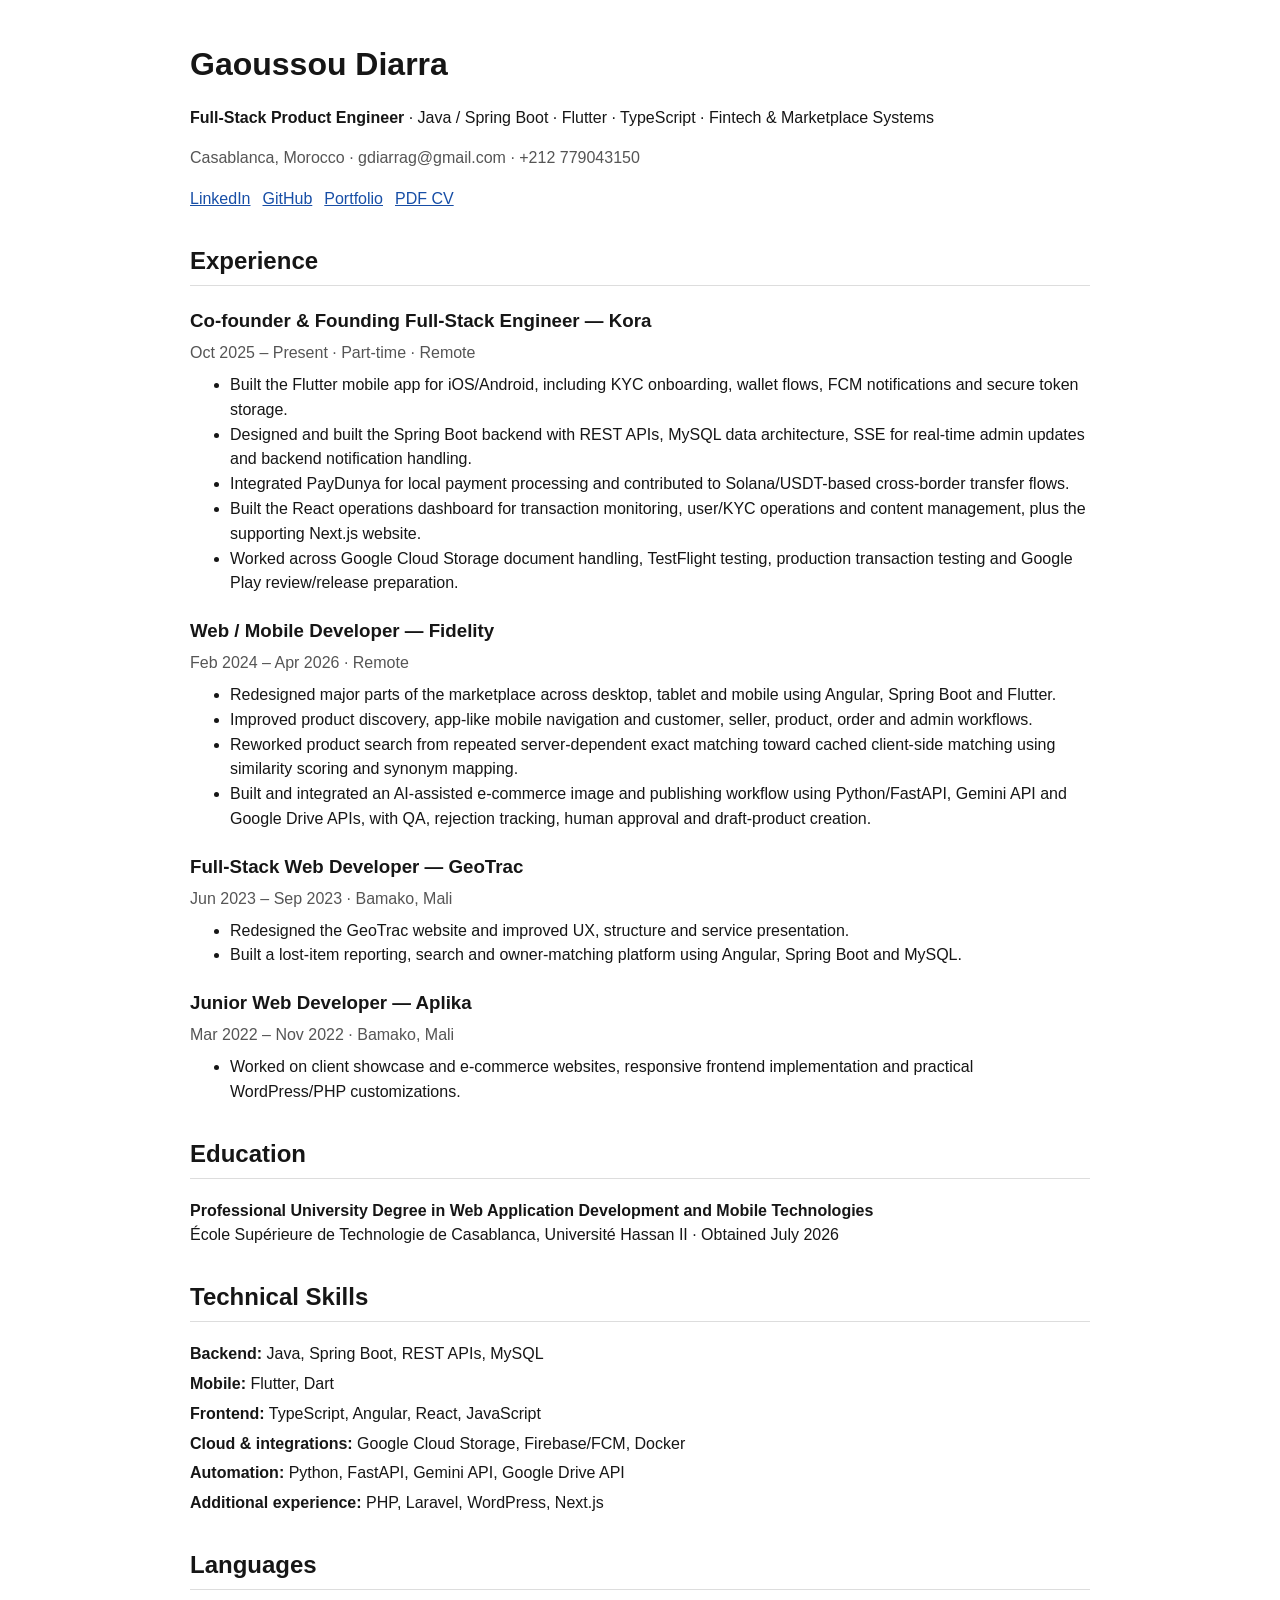
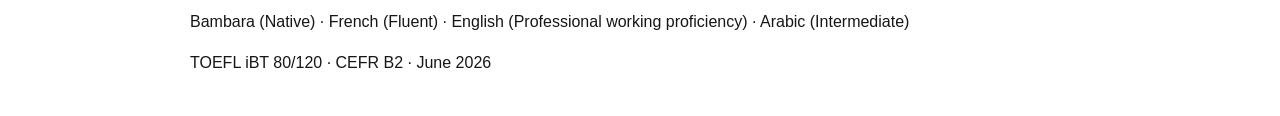
==== resume.html @ 300cd3c3 "feat: add parser-friendly HTML resume" ====
<!DOCTYPE html>
<html lang="en">
<head>
  <meta charset="utf-8" />
  <meta name="viewport" content="width=device-width, initial-scale=1" />
  <title>Gaoussou Diarra — Resume</title>
  <meta name="description" content="HTML resume for Gaoussou Diarra, Full-Stack Product Engineer." />
  <meta name="robots" content="index,follow" />
  <link rel="canonical" href="https://gausst.github.io/gaston_portfolio/resume.html" />
  <style>
    body{font-family:Arial,sans-serif;max-width:900px;margin:40px auto;padding:0 22px;color:#161616;line-height:1.55}h1{margin-bottom:4px}h2{margin-top:30px;border-bottom:1px solid #ddd;padding-bottom:6px}h3{margin-bottom:3px}.meta{color:#555}.job{margin:20px 0}.job p{margin:6px 0}ul{margin-top:7px}a{color:#174ea6}header{margin-bottom:28px}.links{display:flex;gap:12px;flex-wrap:wrap}.skills p{margin:5px 0}@media print{body{margin:0;max-width:none}.no-print{display:none}}
  </style>
</head>
<body>
<header>
  <h1>Gaoussou Diarra</h1>
  <p><strong>Full-Stack Product Engineer</strong> · Java / Spring Boot · Flutter · TypeScript · Fintech & Marketplace Systems</p>
  <p class="meta">Casablanca, Morocco · gdiarrag@gmail.com · +212 779043150</p>
  <div class="links">
    <a href="https://www.linkedin.com/in/gaoussou-diarra">LinkedIn</a>
    <a href="https://github.com/GAUSST">GitHub</a>
    <a href="https://gausst.github.io/gaston_portfolio/">Portfolio</a>
    <a class="no-print" href="assets/Gaoussou_Diarra_FullStack_Product_Engineer_CV.pdf">PDF CV</a>
  </div>
</header>

<section>
  <h2>Experience</h2>
  <article class="job">
    <h3>Co-founder & Founding Full-Stack Engineer — Kora</h3>
    <p class="meta">Oct 2025 – Present · Part-time · Remote</p>
    <ul>
      <li>Built the Flutter mobile app for iOS/Android, including KYC onboarding, wallet flows, FCM notifications and secure token storage.</li>
      <li>Designed and built the Spring Boot backend with REST APIs, MySQL data architecture, SSE for real-time admin updates and backend notification handling.</li>
      <li>Integrated PayDunya for local payment processing and contributed to Solana/USDT-based cross-border transfer flows.</li>
      <li>Built the React operations dashboard for transaction monitoring, user/KYC operations and content management, plus the supporting Next.js website.</li>
      <li>Worked across Google Cloud Storage document handling, TestFlight testing, production transaction testing and Google Play review/release preparation.</li>
    </ul>
  </article>

  <article class="job">
    <h3>Web / Mobile Developer — Fidelity</h3>
    <p class="meta">Feb 2024 – Apr 2026 · Remote</p>
    <ul>
      <li>Redesigned major parts of the marketplace across desktop, tablet and mobile using Angular, Spring Boot and Flutter.</li>
      <li>Improved product discovery, app-like mobile navigation and customer, seller, product, order and admin workflows.</li>
      <li>Reworked product search from repeated server-dependent exact matching toward cached client-side matching using similarity scoring and synonym mapping.</li>
      <li>Built and integrated an AI-assisted e-commerce image and publishing workflow using Python/FastAPI, Gemini API and Google Drive APIs, with QA, rejection tracking, human approval and draft-product creation.</li>
    </ul>
  </article>

  <article class="job">
    <h3>Full-Stack Web Developer — GeoTrac</h3>
    <p class="meta">Jun 2023 – Sep 2023 · Bamako, Mali</p>
    <ul>
      <li>Redesigned the GeoTrac website and improved UX, structure and service presentation.</li>
      <li>Built a lost-item reporting, search and owner-matching platform using Angular, Spring Boot and MySQL.</li>
    </ul>
  </article>

  <article class="job">
    <h3>Junior Web Developer — Aplika</h3>
    <p class="meta">Mar 2022 – Nov 2022 · Bamako, Mali</p>
    <ul>
      <li>Worked on client showcase and e-commerce websites, responsive frontend implementation and practical WordPress/PHP customizations.</li>
    </ul>
  </article>
</section>

<section>
  <h2>Education</h2>
  <p><strong>Professional University Degree in Web Application Development and Mobile Technologies</strong><br />École Supérieure de Technologie de Casablanca, Université Hassan II · Obtained July 2026</p>
</section>

<section class="skills">
  <h2>Technical Skills</h2>
  <p><strong>Backend:</strong> Java, Spring Boot, REST APIs, MySQL</p>
  <p><strong>Mobile:</strong> Flutter, Dart</p>
  <p><strong>Frontend:</strong> TypeScript, Angular, React, JavaScript</p>
  <p><strong>Cloud & integrations:</strong> Google Cloud Storage, Firebase/FCM, Docker</p>
  <p><strong>Automation:</strong> Python, FastAPI, Gemini API, Google Drive API</p>
  <p><strong>Additional experience:</strong> PHP, Laravel, WordPress, Next.js</p>
</section>

<section>
  <h2>Languages</h2>
  <p>Bambara (Native) · French (Fluent) · English (Professional working proficiency) · Arabic (Intermediate)</p>
  <p>TOEFL iBT 80/120 · CEFR B2 · June 2026</p>
</section>
</body>
</html>
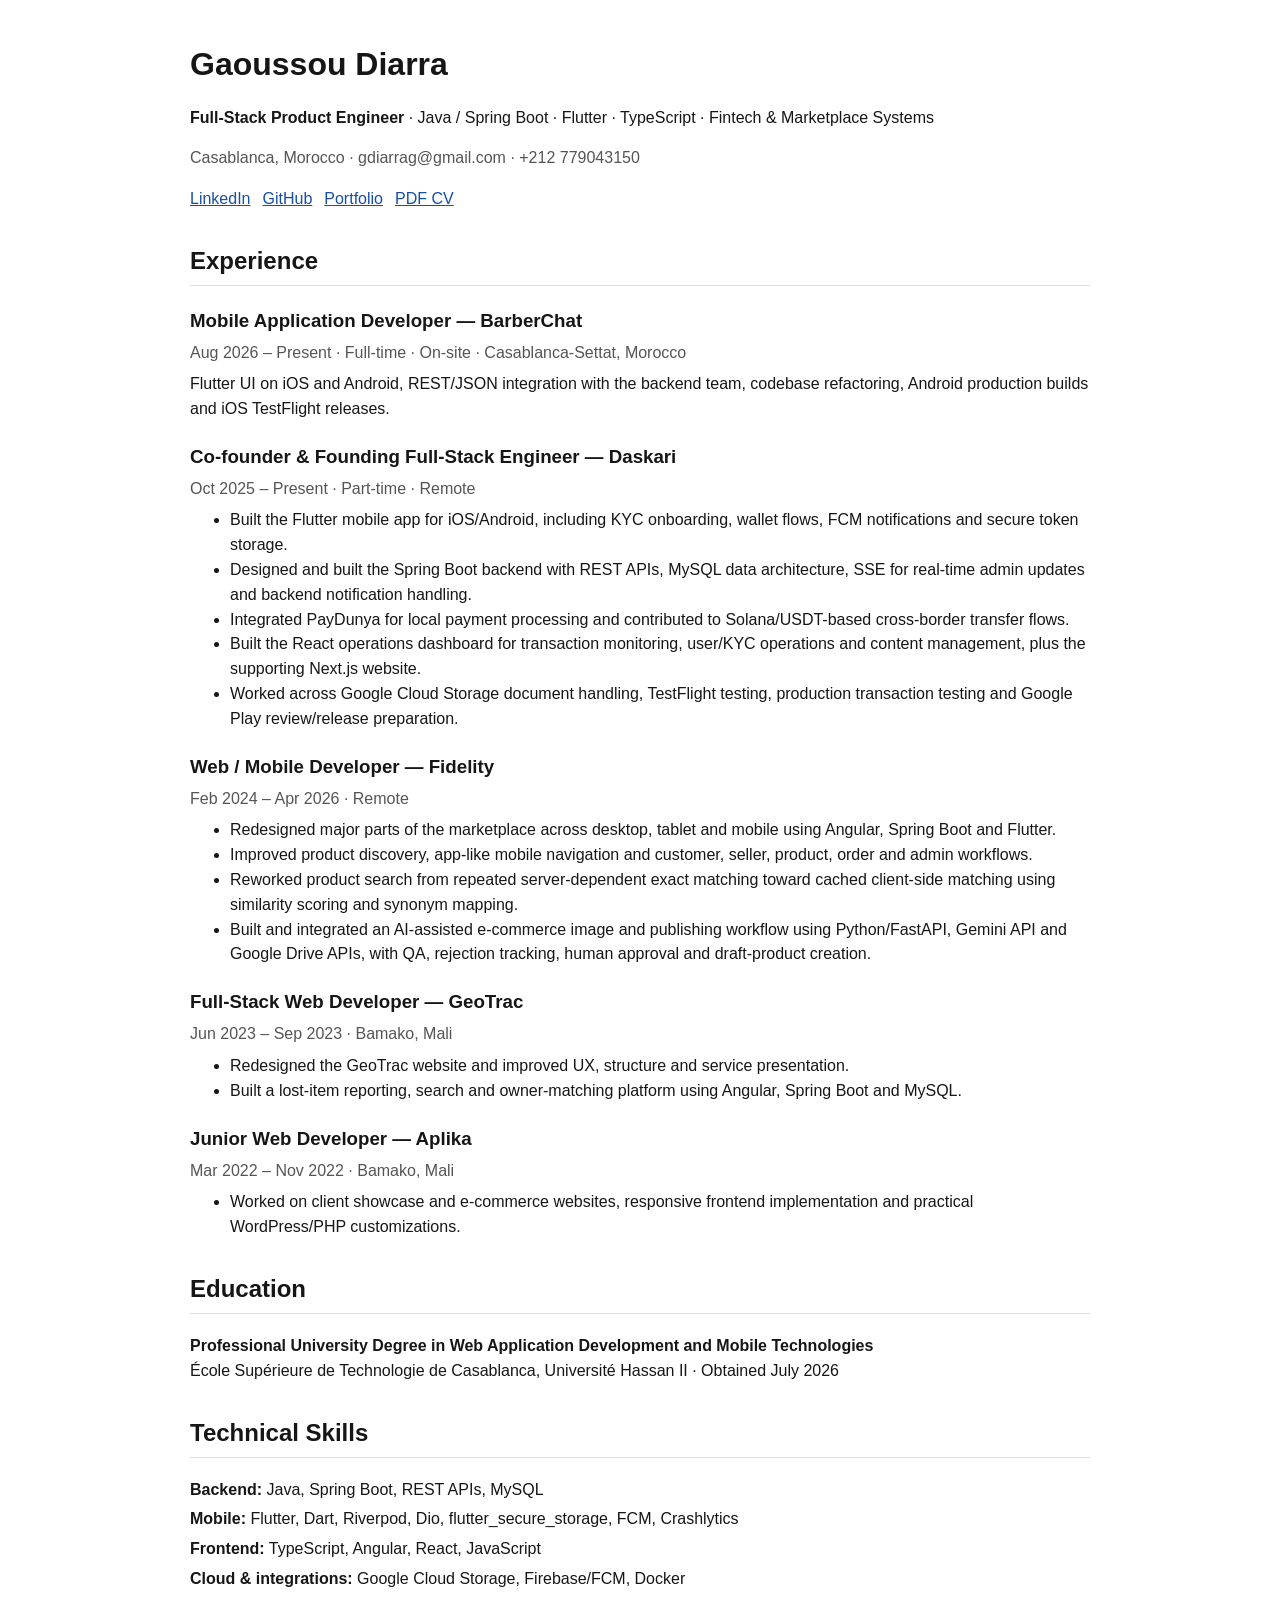
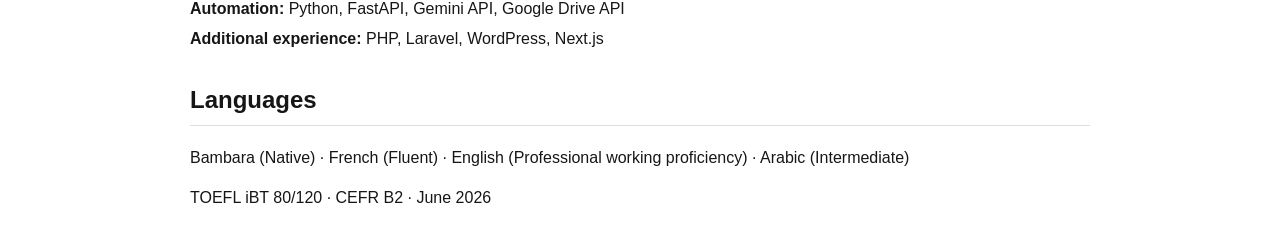
==== commit 9751f0cd: "Merge latest portfolio design and integrate updated CV and project content" ====
--- a/resume.html
+++ b/resume.html
@@ -17,17 +17,17 @@
   <p><strong>Full-Stack Product Engineer</strong> · Java / Spring Boot · Flutter · TypeScript · Fintech & Marketplace Systems</p>
   <p class="meta">Casablanca, Morocco · gdiarrag@gmail.com · +212 779043150</p>
   <div class="links">
-    <a href="https://www.linkedin.com/in/gaoussou-diarra">LinkedIn</a>
+    <a href="https://www.linkedin.com/in/gaoussoudiarra">LinkedIn</a>
     <a href="https://github.com/GAUSST">GitHub</a>
     <a href="https://gausst.github.io/gaston_portfolio/">Portfolio</a>
-    <a class="no-print" href="assets/Gaoussou_Diarra_FullStack_Product_Engineer_CV.pdf">PDF CV</a>
+    <a class="no-print" href="assets/CV_A_FullStack_Product_Engineer.pdf">PDF CV</a>
   </div>
 </header>
 
 <section>
-  <h2>Experience</h2>
+  <h2>Experience</h2><article class="job"><h3>Mobile Application Developer — BarberChat</h3><p class="meta">Aug 2026 – Present · Full-time · On-site · Casablanca-Settat, Morocco</p><p>Flutter UI on iOS and Android, REST/JSON integration with the backend team, codebase refactoring, Android production builds and iOS TestFlight releases.</p></article>
   <article class="job">
-    <h3>Co-founder & Founding Full-Stack Engineer — Kora</h3>
+    <h3>Co-founder & Founding Full-Stack Engineer — Daskari</h3>
     <p class="meta">Oct 2025 – Present · Part-time · Remote</p>
     <ul>
       <li>Built the Flutter mobile app for iOS/Android, including KYC onboarding, wallet flows, FCM notifications and secure token storage.</li>
@@ -75,7 +75,7 @@
 <section class="skills">
   <h2>Technical Skills</h2>
   <p><strong>Backend:</strong> Java, Spring Boot, REST APIs, MySQL</p>
-  <p><strong>Mobile:</strong> Flutter, Dart</p>
+  <p><strong>Mobile:</strong> Flutter, Dart, Riverpod, Dio, flutter_secure_storage, FCM, Crashlytics</p>
   <p><strong>Frontend:</strong> TypeScript, Angular, React, JavaScript</p>
   <p><strong>Cloud & integrations:</strong> Google Cloud Storage, Firebase/FCM, Docker</p>
   <p><strong>Automation:</strong> Python, FastAPI, Gemini API, Google Drive API</p>
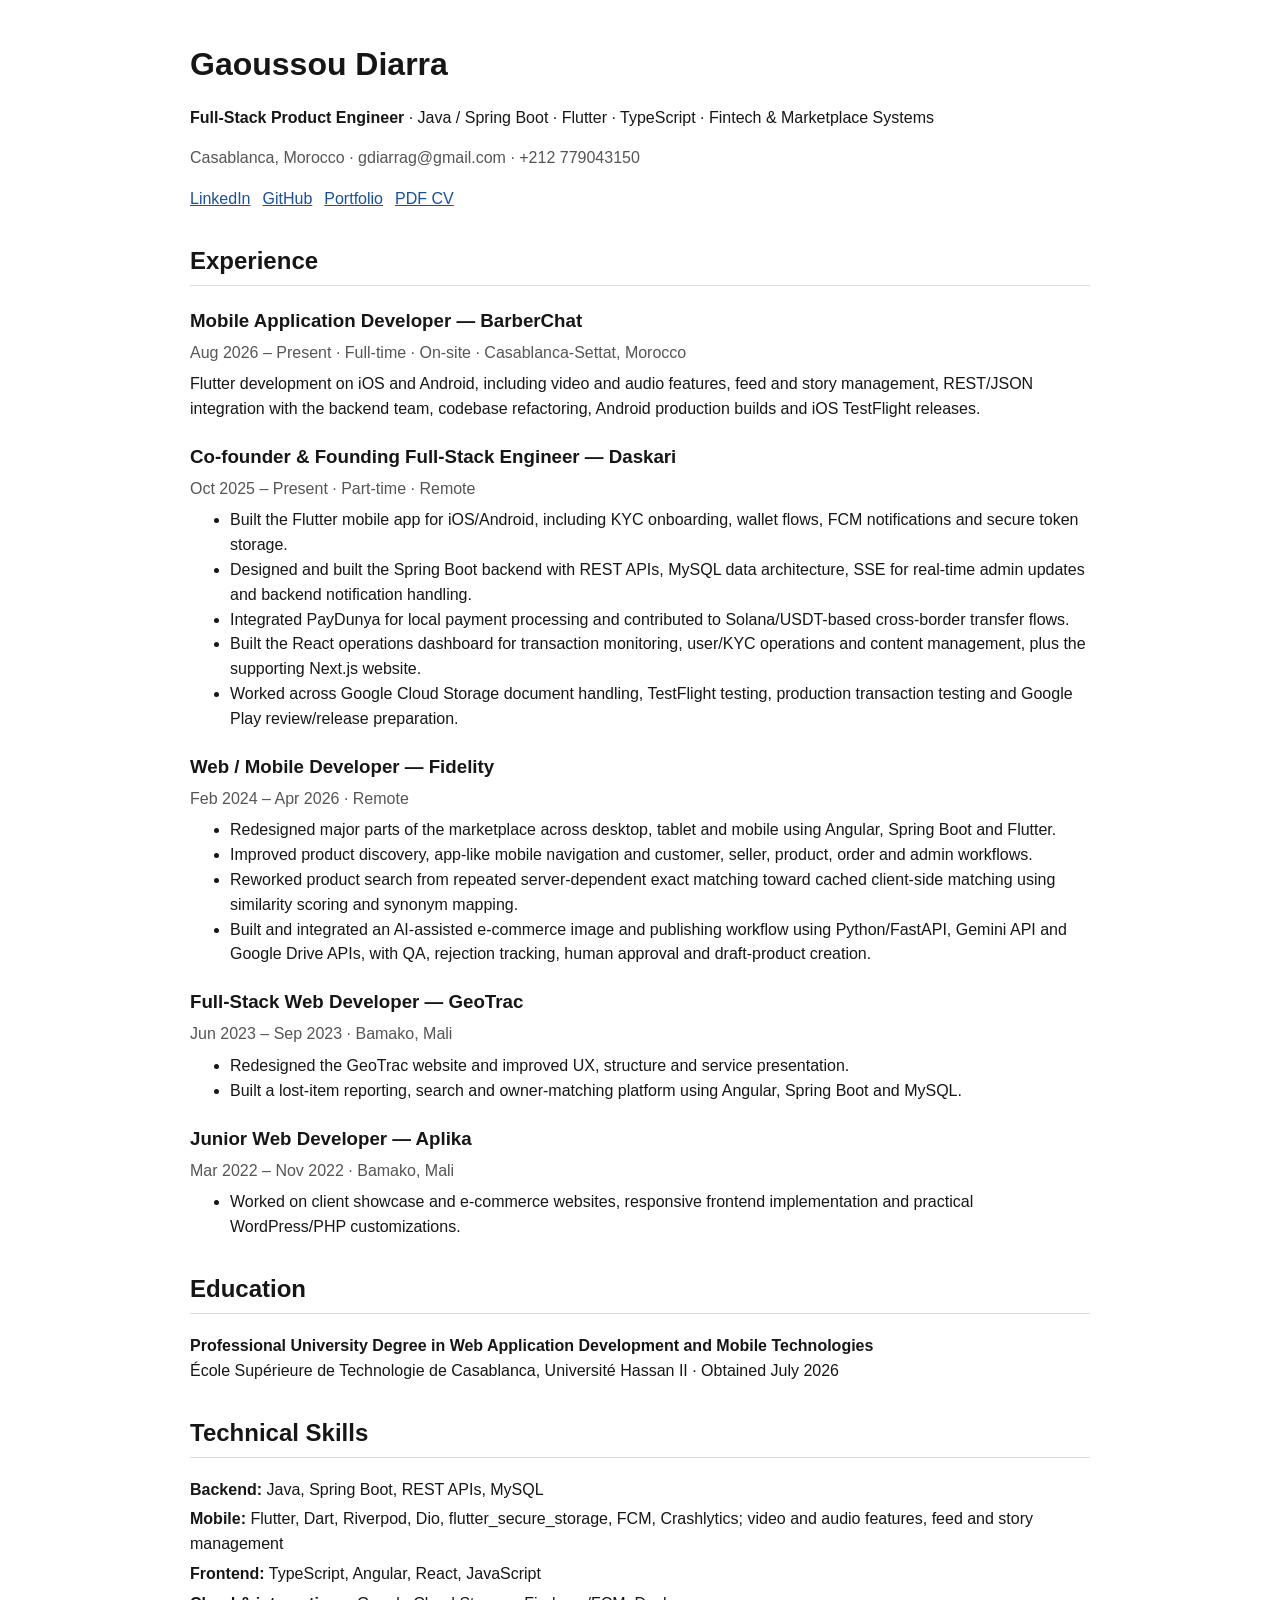
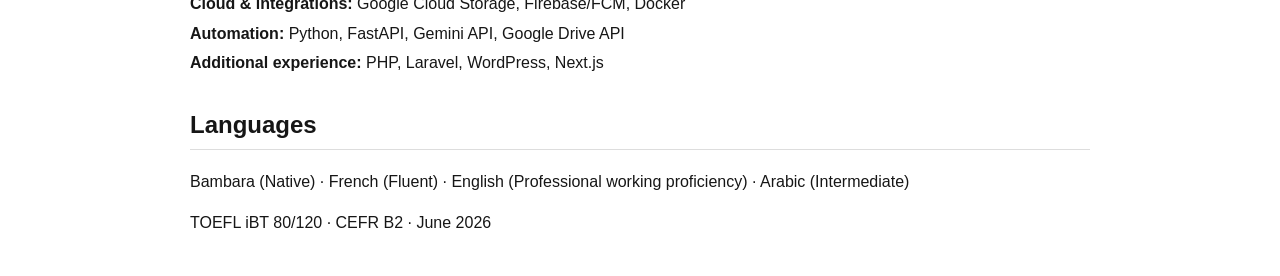
==== commit 1c099d6c: "Highlight BarberChat video audio feed and story features" ====
--- a/resume.html
+++ b/resume.html
@@ -25,7 +25,7 @@
 </header>
 
 <section>
-  <h2>Experience</h2><article class="job"><h3>Mobile Application Developer — BarberChat</h3><p class="meta">Aug 2026 – Present · Full-time · On-site · Casablanca-Settat, Morocco</p><p>Flutter UI on iOS and Android, REST/JSON integration with the backend team, codebase refactoring, Android production builds and iOS TestFlight releases.</p></article>
+  <h2>Experience</h2><article class="job"><h3>Mobile Application Developer — BarberChat</h3><p class="meta">Aug 2026 – Present · Full-time · On-site · Casablanca-Settat, Morocco</p><p>Flutter development on iOS and Android, including video and audio features, feed and story management, REST/JSON integration with the backend team, codebase refactoring, Android production builds and iOS TestFlight releases.</p></article>
   <article class="job">
     <h3>Co-founder & Founding Full-Stack Engineer — Daskari</h3>
     <p class="meta">Oct 2025 – Present · Part-time · Remote</p>
@@ -75,7 +75,7 @@
 <section class="skills">
   <h2>Technical Skills</h2>
   <p><strong>Backend:</strong> Java, Spring Boot, REST APIs, MySQL</p>
-  <p><strong>Mobile:</strong> Flutter, Dart, Riverpod, Dio, flutter_secure_storage, FCM, Crashlytics</p>
+  <p><strong>Mobile:</strong> Flutter, Dart, Riverpod, Dio, flutter_secure_storage, FCM, Crashlytics; video and audio features, feed and story management</p>
   <p><strong>Frontend:</strong> TypeScript, Angular, React, JavaScript</p>
   <p><strong>Cloud & integrations:</strong> Google Cloud Storage, Firebase/FCM, Docker</p>
   <p><strong>Automation:</strong> Python, FastAPI, Gemini API, Google Drive API</p>
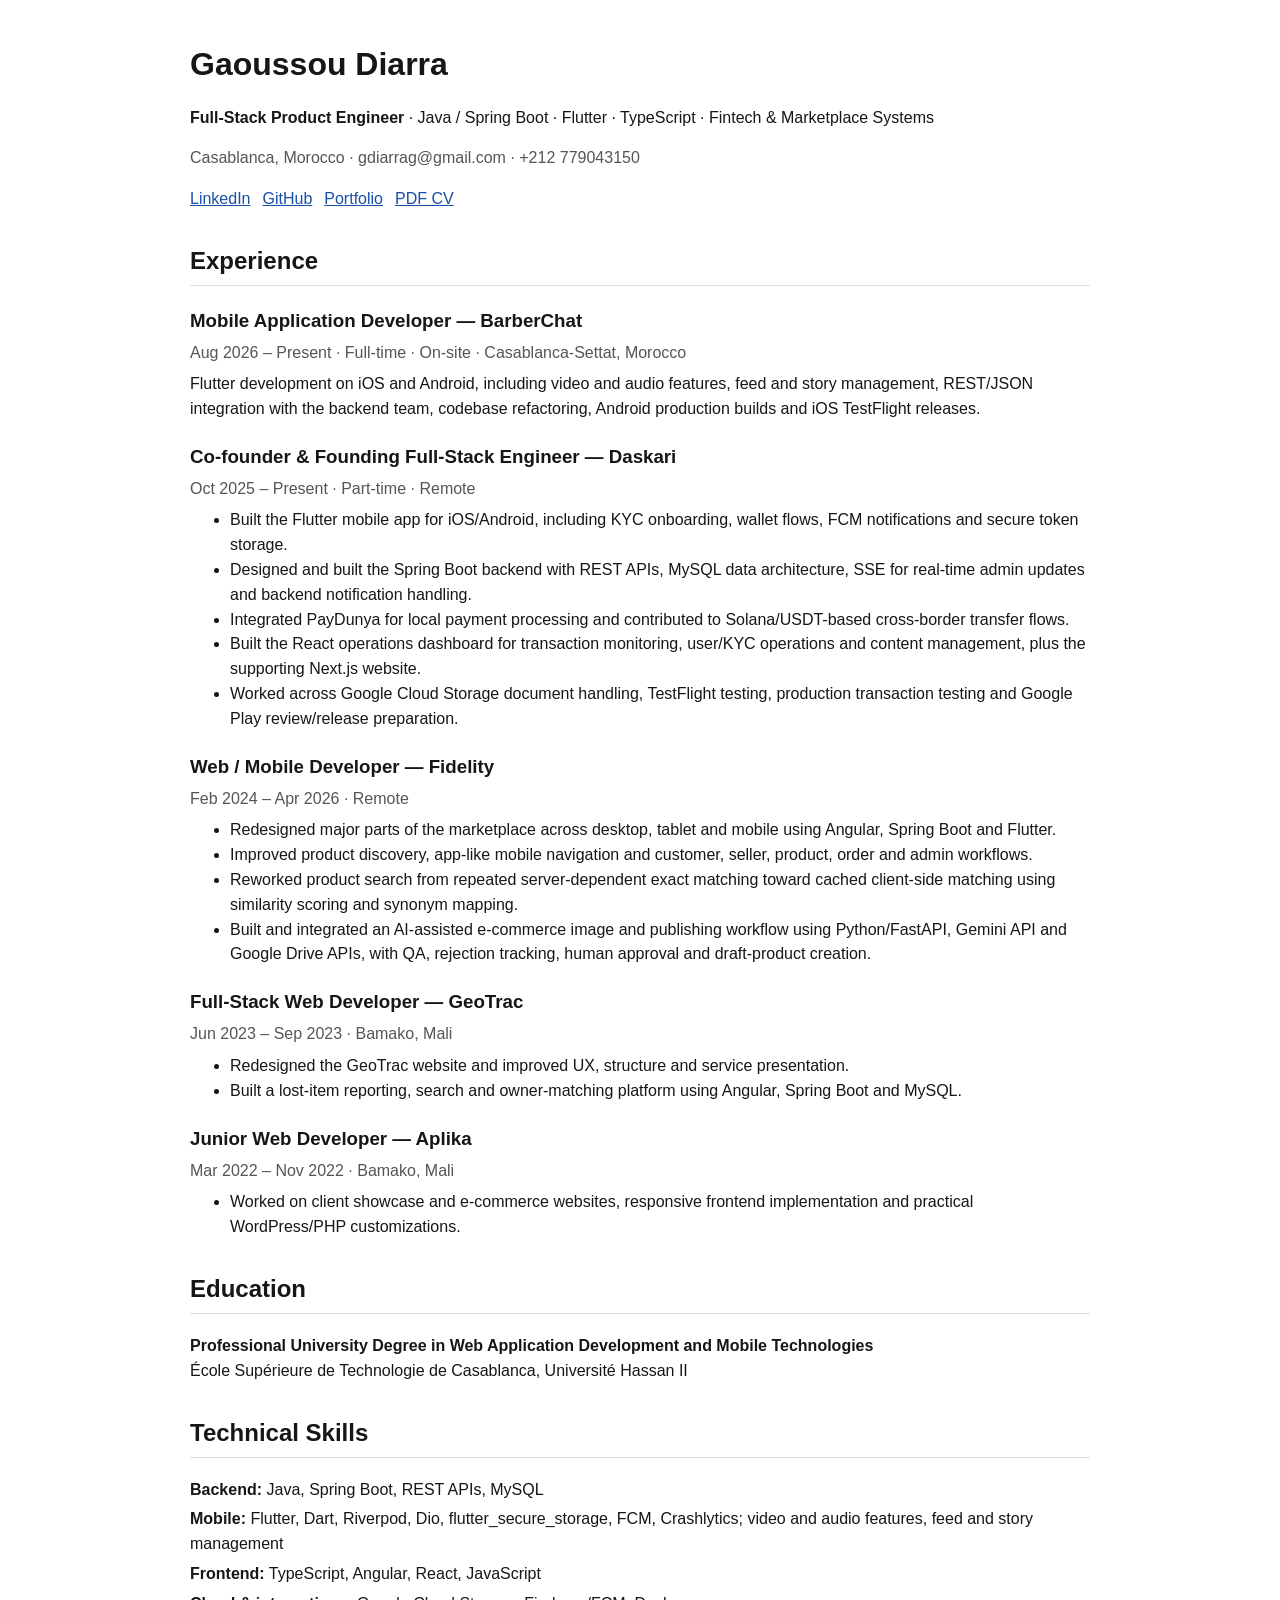
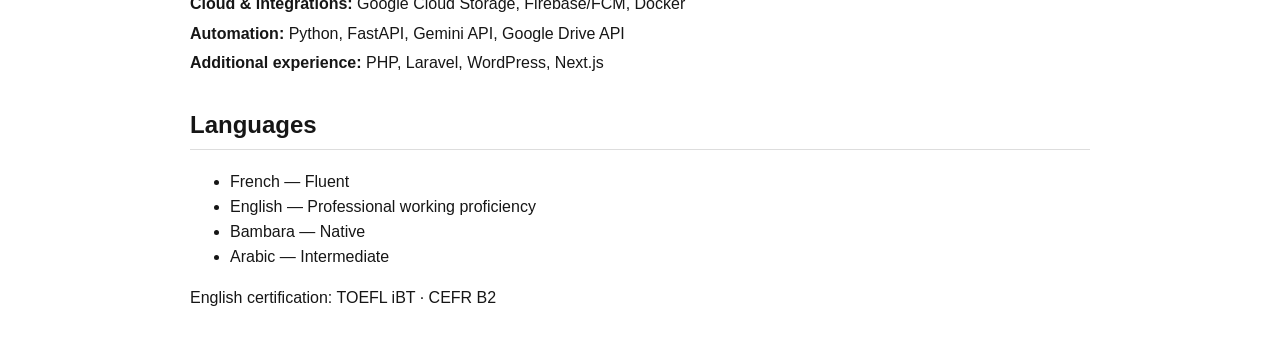
==== commit 449a0125: "Remove education dates and simplify language proficiency section" ====
--- a/resume.html
+++ b/resume.html
@@ -69,7 +69,7 @@
 
 <section>
   <h2>Education</h2>
-  <p><strong>Professional University Degree in Web Application Development and Mobile Technologies</strong><br />École Supérieure de Technologie de Casablanca, Université Hassan II · Obtained July 2026</p>
+  <p><strong>Professional University Degree in Web Application Development and Mobile Technologies</strong><br />École Supérieure de Technologie de Casablanca, Université Hassan II</p>
 </section>
 
 <section class="skills">
@@ -84,8 +84,8 @@
 
 <section>
   <h2>Languages</h2>
-  <p>Bambara (Native) · French (Fluent) · English (Professional working proficiency) · Arabic (Intermediate)</p>
-  <p>TOEFL iBT 80/120 · CEFR B2 · June 2026</p>
+  <ul><li>French — Fluent</li><li>English — Professional working proficiency</li><li>Bambara — Native</li><li>Arabic — Intermediate</li></ul>
+  <p>English certification: TOEFL iBT · CEFR B2</p>
 </section>
 </body>
 </html>
